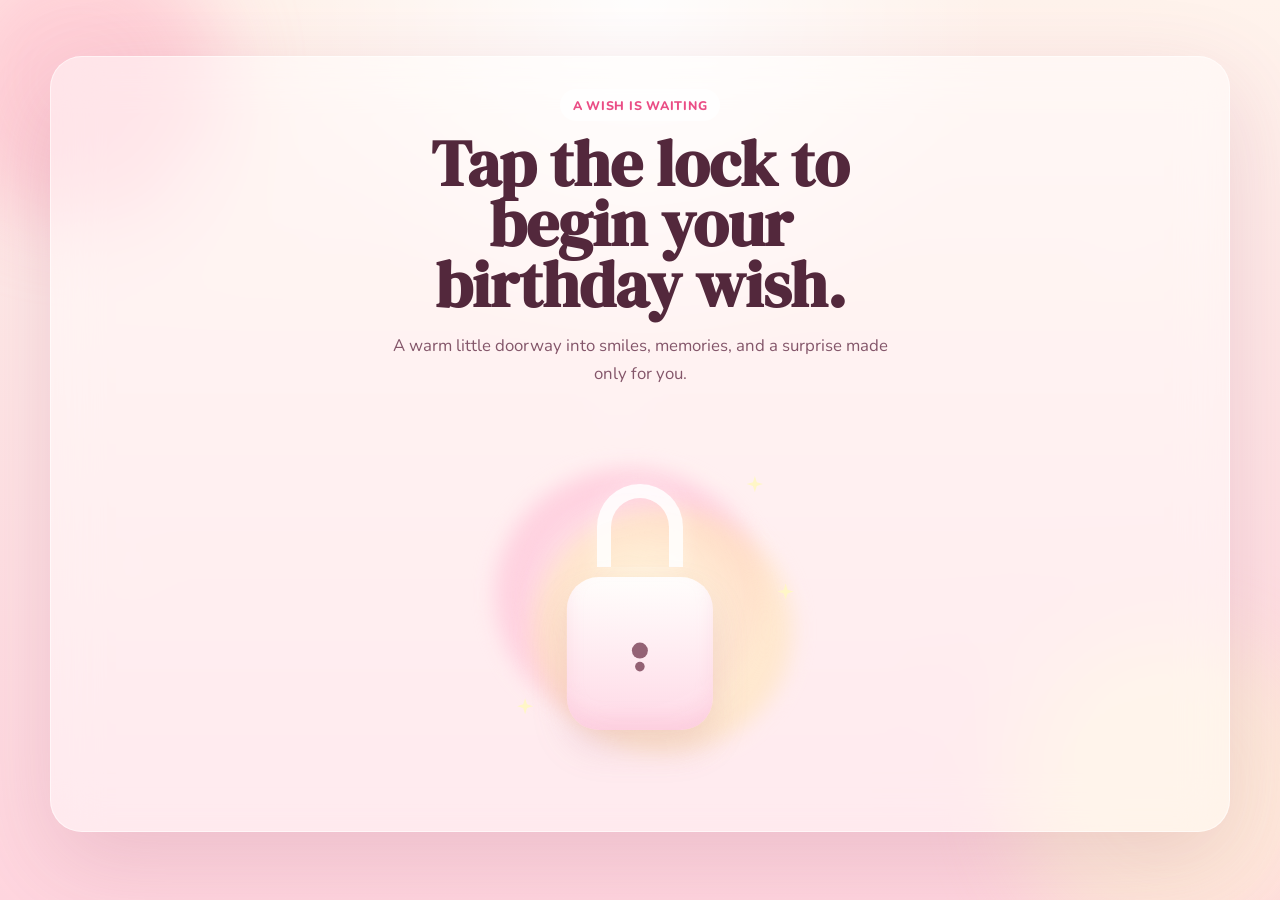
==== index.html @ c4a62c98 "Add Google Tag Manager tracking script to all pages Implement Google Analytics (GA4) tracking with I" ====
<!DOCTYPE html>
<html lang="en">
<head>
  <!-- Google tag (gtag.js) -->
  <script async src="https://www.googletagmanager.com/gtag/js?id=G-G79VJYKZZT"></script>
  <script>
    window.dataLayer = window.dataLayer || [];
    function gtag(){dataLayer.push(arguments);}
    gtag('js', new Date());

    gtag('config', 'G-G79VJYKZZT');
  </script>
  <meta charset="UTF-8">
  <meta name="viewport" content="width=device-width, initial-scale=1.0">
  <title>Birthday Lock</title>
  <link rel="preconnect" href="https://fonts.googleapis.com">
  <link rel="preconnect" href="https://fonts.gstatic.com" crossorigin>
  <link href="https://fonts.googleapis.com/css2?family=DM+Serif+Display:ital@0;1&family=Nunito:wght@400;600;700;800&display=swap" rel="stylesheet">
  <link rel="icon" type="image/x-icon" href="favicon.ico">
  <link rel="stylesheet" href="style.css">
</head>
<body class="page page-entry">
  <div class="ambient ambient-one"></div>
  <div class="ambient ambient-two"></div>
  <div class="sparkles" aria-hidden="true">
    <span></span>
    <span></span>
    <span></span>
    <span></span>
    <span></span>
    <span></span>
  </div>

  <main class="shell">
    <section id="lockCard" class="lock-card auth-card">
      <div id="lockIntro" class="lock-intro">
        <p class="micro-copy">A wish is waiting</p>
        <h1>Tap the lock to begin your birthday wish.</h1>
        <p class="lead">A warm little doorway into smiles, memories, and a surprise made only for you.</p>
        <button id="openCodeButton" class="lock-hitbox" type="button" aria-label="Open birthday wish">
          <div class="cute-auth-visual" aria-hidden="true">
            <div class="cute-orb orb-one"></div>
            <div class="cute-orb orb-two"></div>
            <div id="cuteLock" class="cute-lock simple-lock">
              <div class="cute-lock-top"></div>
              <div class="cute-lock-body"></div>
            </div>
            <div class="mini-star star-one"></div>
            <div class="mini-star star-two"></div>
            <div class="mini-star star-three"></div>
          </div>
        </button>
      </div>
    </section>
  </main>

  <script src="script.js"></script>
</body>
</html>
---- style.css ----
:root {
  --bg-top: #fff3ec;
  --bg-bottom: #ffd6df;
  --panel: rgba(255, 255, 255, 0.46);
  --panel-strong: rgba(255, 255, 255, 0.72);
  --text-main: #53283c;
  --text-soft: #84566a;
  --accent: #ff6f9f;
  --accent-deep: #ea4d85;
  --line: rgba(255, 255, 255, 0.55);
  --shadow: 0 30px 90px rgba(150, 67, 106, 0.18);
}

* {
  box-sizing: border-box;
}

html {
  min-height: 100%;
}

body {
  margin: 0;
  min-height: 100vh;
  overflow-x: hidden;
  font-family: "Nunito", sans-serif;
  color: var(--text-main);
  background:
    radial-gradient(circle at top, rgba(255, 255, 255, 0.95), transparent 32%),
    linear-gradient(180deg, var(--bg-top), var(--bg-bottom));
}

a {
  color: inherit;
  text-decoration: none;
}

.page {
  position: relative;
  isolation: isolate;
}

.page::after {
  content: "";
  position: fixed;
  inset: 0;
  background:
    radial-gradient(circle at center, rgba(255, 250, 228, 0.55), rgba(255, 177, 206, 0.2) 42%, rgba(255, 214, 223, 0.78) 100%);
  opacity: 0;
  pointer-events: none;
  transition: opacity 0.55s ease;
  z-index: 20;
}

.page.page-transitioning::after {
  opacity: 1;
}

.page.page-transitioning .shell {
  animation: driftAway 0.85s ease forwards;
}

.ambient {
  position: fixed;
  border-radius: 999px;
  filter: blur(40px);
  opacity: 0.65;
  pointer-events: none;
  z-index: -3;
}

.ambient-one {
  top: -4rem;
  left: -4rem;
  width: 18rem;
  height: 18rem;
  background: rgba(255, 184, 201, 0.9);
  animation: floatCloud 10s ease-in-out infinite;
}

.ambient-two {
  right: -3rem;
  bottom: -3rem;
  width: 20rem;
  height: 20rem;
  background: rgba(255, 248, 214, 0.9);
  animation: floatCloud 13s ease-in-out infinite reverse;
}

.sparkles {
  position: fixed;
  inset: 0;
  pointer-events: none;
  z-index: -2;
}

.sparkles span {
  position: absolute;
  width: 0.65rem;
  height: 0.65rem;
  border-radius: 50%;
  background: rgba(255, 255, 255, 0.95);
  box-shadow: 0 0 18px rgba(255, 255, 255, 0.9);
  animation: twinkle 4s ease-in-out infinite;
}

.sparkles span:nth-child(1) { top: 18%; left: 14%; animation-delay: 0s; }
.sparkles span:nth-child(2) { top: 28%; right: 12%; animation-delay: 1s; }
.sparkles span:nth-child(3) { top: 64%; left: 10%; animation-delay: 1.7s; }
.sparkles span:nth-child(4) { top: 72%; right: 20%; animation-delay: 2.4s; }
.sparkles span:nth-child(5) { top: 46%; left: 48%; animation-delay: 0.9s; }
.sparkles span:nth-child(6) { top: 12%; left: 70%; animation-delay: 2.1s; }

.balloons {
  position: fixed;
  inset: 0;
  pointer-events: none;
  z-index: -1;
}

.balloon {
  position: absolute;
  bottom: -10rem;
  width: 4.2rem;
  height: 5.2rem;
  border-radius: 50% 50% 46% 46%;
  animation: rise 13s linear infinite;
  box-shadow: inset -8px -14px 18px rgba(255, 255, 255, 0.18);
}

.balloon::after {
  content: "";
  position: absolute;
  left: 50%;
  top: 100%;
  width: 2px;
  height: 5.8rem;
  background: rgba(119, 82, 95, 0.35);
  transform: translateX(-50%);
}

.balloon-pink { left: 8%; background: #ff89b1; animation-delay: 0s; }
.balloon-cream { left: 24%; background: #ffe8bf; animation-delay: 2s; }
.balloon-rose { right: 22%; background: #ffadc6; animation-delay: 5s; }
.balloon-gold { right: 8%; background: #ffd98f; animation-delay: 7s; }

.celebration-layer {
  position: fixed;
  inset: 0;
  overflow: hidden;
  pointer-events: none;
  z-index: -1;
}

.celebration-balloon {
  position: absolute;
  bottom: -10rem;
  width: 3.2rem;
  height: 4.1rem;
  border-radius: 50% 50% 46% 46%;
  animation: rise linear infinite;
  box-shadow: inset -7px -12px 16px rgba(255, 255, 255, 0.2);
  opacity: 0.82;
}

.celebration-balloon::after {
  content: "";
  position: absolute;
  left: 50%;
  top: 100%;
  width: 2px;
  height: 4.7rem;
  background: rgba(119, 82, 95, 0.28);
  transform: translateX(-50%);
}

.celebration-balloon-pink { background: #ff89b1; }
.celebration-balloon-cream { background: #ffe8bf; }
.celebration-balloon-rose { background: #ffadc6; }
.celebration-balloon-gold { background: #ffd98f; }
.celebration-balloon-coral { background: #ff9b8f; }

.falling-paper {
  position: absolute;
  top: -2rem;
  width: 0.68rem;
  height: 1rem;
  border-radius: 0.18rem;
  opacity: 0.8;
  animation: paperFall linear infinite;
}

.shell {
  width: min(1180px, calc(100% - 2rem));
  margin: 0 auto;
  padding: 1.25rem 0 2rem;
}

.page-entry .shell {
  min-height: 100vh;
  display: grid;
  align-items: center;
}

.auth-card,
.hero-card,
.final-card,
.surprise-stage {
  background: var(--panel);
  border: 1px solid var(--line);
  backdrop-filter: blur(24px);
  border-radius: 2rem;
  box-shadow: var(--shadow);
}

.auth-card,
.hero-card,
.surprise-stage {
  display: grid;
  grid-template-columns: 1.05fr 0.95fr;
  gap: 2rem;
  align-items: center;
  padding: 2rem;
  min-height: calc(100vh - 3.25rem);
}

.auth-card {
  overflow: hidden;
  min-height: min(42rem, calc(100vh - 3.25rem));
  grid-template-columns: 1fr;
  justify-items: center;
  text-align: center;
}

.hero-copy,
.lock-copy,
.surprise-copy,
.final-card {
  position: relative;
  z-index: 1;
}

.lock-intro,
.code-panel {
  width: min(32rem, 100%);
}

.code-panel-page {
  width: min(32rem, 100%);
}

.code-entry-wrap {
  width: min(62rem, 100%);
  display: grid;
  grid-template-columns: minmax(0, 1.05fr) minmax(18rem, 0.95fr);
  gap: 1.8rem;
  align-items: center;
}

.code-panel-cute {
  position: relative;
  padding: 2rem 1.8rem;
  border-radius: 1.8rem;
  background:
    radial-gradient(circle at top left, rgba(255, 255, 255, 0.78), transparent 38%),
    linear-gradient(180deg, rgba(255, 255, 255, 0.74), rgba(255, 238, 244, 0.82));
  border: 1px solid rgba(255, 255, 255, 0.82);
  box-shadow:
    inset 0 1px 0 rgba(255, 255, 255, 0.75),
    0 24px 50px rgba(182, 104, 135, 0.14);
}

.code-panel-cute::after {
  content: "";
  position: absolute;
  inset: 1rem;
  border: 1px dashed rgba(234, 77, 133, 0.18);
  border-radius: 1.3rem;
  pointer-events: none;
}

.code-stamp-row {
  display: flex;
  flex-wrap: wrap;
  align-items: center;
  justify-content: space-between;
  gap: 0.8rem;
}

.code-stamp {
  display: inline-flex;
  padding: 0.45rem 0.9rem;
  border-radius: 999px;
  border: 1px solid rgba(234, 77, 133, 0.24);
  background: rgba(255, 244, 248, 0.92);
  color: var(--accent-deep);
  font-size: 0.76rem;
  font-weight: 800;
  letter-spacing: 0.12em;
  text-transform: uppercase;
  transform: rotate(-6deg);
}

.code-note-card {
  margin-top: 1.35rem;
  padding: 1rem 1.1rem;
  border-radius: 1.2rem;
  background: linear-gradient(180deg, rgba(255, 250, 237, 0.92), rgba(255, 240, 214, 0.86));
  border: 1px solid rgba(255, 233, 186, 0.95);
  text-align: left;
  box-shadow: inset 0 1px 0 rgba(255, 255, 255, 0.7);
}

.code-note-title,
.code-note-text {
  margin: 0;
}

.code-note-title {
  color: #9b6b28;
  font-size: 0.82rem;
  font-weight: 800;
  letter-spacing: 0.08em;
  text-transform: uppercase;
}

.code-note-text {
  margin-top: 0.45rem;
  color: #855a3d;
  line-height: 1.55;
}

.code-entry-visual {
  display: grid;
  justify-items: center;
  gap: 1rem;
}

.code-auth-visual {
  width: min(20rem, 70vw);
}

.code-lock-display {
  inset: 20% 24% 16% 24%;
}

.code-badge {
  display: inline-flex;
  align-items: center;
  justify-content: center;
  padding: 0.7rem 1rem;
  border-radius: 999px;
  background: rgba(255, 255, 255, 0.76);
  border: 1px solid rgba(255, 255, 255, 0.8);
  color: var(--accent-deep);
  font-size: 0.88rem;
  font-weight: 800;
  letter-spacing: 0.03em;
  box-shadow: 0 16px 32px rgba(182, 104, 135, 0.12);
}

.code-side-note {
  display: grid;
  justify-items: center;
  gap: 0.55rem;
  max-width: 15rem;
}

.code-side-note span {
  width: 3rem;
  height: 0.35rem;
  border-radius: 999px;
  background: linear-gradient(90deg, rgba(255, 211, 92, 0.2), rgba(255, 111, 159, 0.8), rgba(255, 211, 92, 0.2));
}

.code-side-note p {
  margin: 0;
  color: var(--text-soft);
  font-size: 0.95rem;
  line-height: 1.6;
}

.lock-hitbox {
  display: block;
  width: min(24rem, 76vw);
  margin: 1.6rem auto 0;
  padding: 0;
  background: transparent;
  border: 0;
  cursor: pointer;
  position: relative;
  z-index: 2;
}

.lock-hitbox:focus-visible {
  outline: 3px solid rgba(255, 111, 159, 0.35);
  outline-offset: 8px;
  border-radius: 2rem;
}

.micro-copy,
.speech-label {
  display: inline-flex;
  margin: 0 0 0.8rem;
  padding: 0.45rem 0.8rem;
  border-radius: 999px;
  background: rgba(255, 255, 255, 0.66);
  color: var(--accent-deep);
  font-size: 0.78rem;
  font-weight: 800;
  letter-spacing: 0.06em;
  text-transform: uppercase;
}

h1 {
  margin: 0;
  font-family: "DM Serif Display", serif;
  font-size: clamp(2.4rem, 5vw, 4.8rem);
  line-height: 0.95;
}

.lead {
  margin: 1rem 0 0;
  max-width: 36rem;
  color: var(--text-soft);
  font-size: 1.05rem;
  line-height: 1.7;
}

.speech-card,
.wish-panel {
  margin-top: 1.5rem;
  padding: 1.2rem 1.2rem 1.3rem;
  background: var(--panel-strong);
  border: 1px solid rgba(255, 255, 255, 0.8);
  border-radius: 1.45rem;
  box-shadow: inset 0 1px 0 rgba(255, 255, 255, 0.65);
}

.speech-text,
.wish-panel p {
  margin: 0;
  min-height: 3.5rem;
  color: var(--text-main);
  font-size: 1.1rem;
  line-height: 1.6;
}

.actions {
  display: flex;
  flex-wrap: wrap;
  gap: 0.9rem;
  margin-top: 1.6rem;
}

.button {
  display: inline-flex;
  align-items: center;
  justify-content: center;
  min-width: 10.5rem;
  padding: 0.95rem 1.35rem;
  border-radius: 999px;
  font-weight: 800;
  transition: transform 0.25s ease, box-shadow 0.25s ease, background 0.25s ease;
}

.button:hover {
  transform: translateY(-2px);
}

.button.primary {
  background: linear-gradient(135deg, var(--accent), var(--accent-deep));
  color: #fff;
  box-shadow: 0 16px 32px rgba(234, 77, 133, 0.28);
  border: 0;
}

.button.secondary {
  background: rgba(255, 255, 255, 0.66);
  color: var(--text-main);
  border: 1px solid rgba(255, 255, 255, 0.72);
}

.button-submit {
  cursor: pointer;
  font: inherit;
}

.password-form {
  margin-top: 1.5rem;
}

.password-shell {
    padding: 1.1rem;
    border-radius: 1.5rem;
    background: rgba(255, 255, 255, 0.92);
    border: 1px solid rgba(255, 111, 159, 0.22);
    box-shadow: 0 16px 30px rgba(255, 156, 192, 0.15);
  max-width: 24rem;
  margin: 0 auto;
  }

  .password-label {
    display: block;
    margin-bottom: 0.65rem;
    color: var(--text-soft);
    font-size: 0.95rem;
    font-weight: 700;
  }

  .password-row {
    display: flex;
    flex-wrap: wrap;
    gap: 0.8rem;
  }

  .password-row input {
    /* flex: 1 1 15rem; */
  min-height: 3rem;
    padding: 0 1.3rem;
    border: 1px solid rgba(255, 111, 159, 0.42);
    border-radius: 1.25rem;
    background: #ffffff;
  font: inherit;
  outline: none;
}

.password-row input:focus {
  border-color: rgba(234, 77, 133, 0.55);
  box-shadow: 0 0 0 4px rgba(255, 111, 159, 0.15);
}

.password-message {
  min-height: 1.5rem;
  margin: 0.9rem 0 0;
  color: var(--accent-deep);
  font-weight: 700;
}

.countdown-message {
  min-height: 1.5rem;
  margin: 1rem 0 0;
  color: var(--text-main);
  font-weight: 700;
  line-height: 1.4;
}

button:disabled,
.lock-hitbox:disabled {
  opacity: 0.65;
  cursor: not-allowed;
}

.password-hint {
  margin: 0.8rem 0 0;
  color: var(--text-soft);
  font-size: 0.92rem;
  line-height: 1.5;
}

.auth-card.is-verified {
  box-shadow:
    0 30px 90px rgba(150, 67, 106, 0.18),
    0 0 0 2px rgba(255, 255, 255, 0.55),
    0 0 50px rgba(255, 145, 190, 0.28);
}

.auth-card.is-verified .password-message {
  color: #2f8f62;
}

.hero-visual,
.auth-visual,
.video-shell {
  display: grid;
  place-items: center;
  min-height: 24rem;
}

.bunny-lamp {
  position: relative;
  width: min(24rem, 76vw);
  aspect-ratio: 1 / 1.15;
  animation: bunnyFloat 4.4s ease-in-out infinite;
}

.page-entry .bunny-lamp {
  animation-duration: 6.2s;
}

.cute-auth-visual {
  position: relative;
  width: min(24rem, 76vw);
  aspect-ratio: 1 / 1;
}

.cute-orb {
  position: absolute;
  border-radius: 50%;
  filter: blur(10px);
}

.orb-one {
  inset: 14% 18% 20% 12%;
  background: radial-gradient(circle, rgba(255, 255, 255, 0.95), rgba(255, 205, 221, 0.9) 58%, rgba(255, 156, 193, 0.2) 100%);
  animation: glowPulse 4.2s ease-in-out infinite;
}

.orb-two {
  inset: 24% 10% 12% 22%;
  background: radial-gradient(circle, rgba(255, 248, 223, 0.9), rgba(255, 228, 187, 0.65) 62%, rgba(255, 228, 187, 0.08) 100%);
  animation: floatCloud 7s ease-in-out infinite;
}

.cute-lock {
  position: absolute;
  inset: 18% 22% 18% 22%;
  animation: bunnyFloat 5.8s ease-in-out infinite;
  transition: transform 0.5s ease, opacity 0.45s ease;
  transform-origin: center 20%;
}

.simple-lock .cute-lock-body::before {
  content: "";
  position: absolute;
  left: 50%;
  top: 50%;
  width: 1rem;
  height: 1rem;
  background: rgba(136, 83, 103, 0.9);
  border-radius: 50%;
  transform: translate(-50%, -65%);
  box-shadow: 0 1rem 0 -0.2rem rgba(136, 83, 103, 0.9);
}

.cute-lock-top {
  position: absolute;
  top: 0;
  left: 50%;
  width: 40%;
  height: 34%;
  border: 0.9rem solid rgba(255, 255, 255, 0.88);
  border-bottom: 0;
  border-radius: 999px 999px 0 0;
  transform: translateX(-50%);
  box-shadow: 0 0 20px rgba(255, 255, 255, 0.3);
  transition: transform 0.5s ease, opacity 0.45s ease;
  transform-origin: center bottom;
}

.cute-lock-body {
  position: absolute;
  left: 50%;
  right: 0;
  bottom: 0;
  width: 68%;
  height: 62%;
  transform: translateX(-50%);
  border-radius: 2rem;
  background: linear-gradient(180deg, rgba(255, 255, 255, 0.92), rgba(255, 217, 232, 0.95));
  box-shadow:
    inset 0 -12px 18px rgba(242, 141, 177, 0.15),
    0 18px 36px rgba(180, 98, 132, 0.18);
}

.auth-card.is-opening {
  box-shadow:
    0 30px 90px rgba(150, 67, 106, 0.18),
    0 0 0 2px rgba(255, 255, 255, 0.55),
    0 0 80px rgba(255, 191, 210, 0.45);
}

.auth-card.is-opening .cute-lock-top {
  transform: translateX(-50%) rotate(-28deg) translateY(-0.25rem);
}

.auth-card.is-opening .cute-lock {
  transform: scale(1.05);
}

.auth-card.is-opening .cute-auth-visual {
  animation: openFlash 0.9s ease forwards;
}

.mini-star {
  position: absolute;
  width: 1rem;
  height: 1rem;
  background: #fff6c7;
  clip-path: polygon(50% 0%, 62% 38%, 100% 50%, 62% 62%, 50% 100%, 38% 62%, 0% 50%, 38% 38%);
  box-shadow: 0 0 18px rgba(255, 246, 199, 0.85);
  animation: twinkle 3.6s ease-in-out infinite;
}

.star-one {
  top: 16%;
  right: 18%;
}

.star-two {
  bottom: 22%;
  left: 18%;
  animation-delay: 1s;
}

.star-three {
  top: 44%;
  right: 10%;
  animation-delay: 1.8s;
}

.bunny-glow {
  position: absolute;
  inset: 22% 18% 20%;
  background: radial-gradient(circle, rgba(255, 255, 255, 0.96), rgba(255, 191, 208, 0.9) 48%, rgba(255, 138, 173, 0.24) 76%, transparent 100%);
  filter: blur(10px);
  border-radius: 50%;
  animation: glowPulse 3.8s ease-in-out infinite;
}

.ear,
.body {
  position: absolute;
  background: linear-gradient(180deg, #fffefc, #ffd7e0 85%);
  box-shadow: inset 0 -10px 25px rgba(255, 120, 160, 0.12);
}

.ear {
  top: 4%;
  width: 22%;
  height: 36%;
  border-radius: 55% 55% 45% 45%;
}

.ear.left {
  left: 20%;
  transform: rotate(-12deg);
}

.ear.right {
  right: 20%;
  transform: rotate(12deg);
}

.body {
  inset: 18% 12% 8%;
  border-radius: 42% 42% 38% 38%;
}

.bunny-face {
  position: absolute;
  inset: 40% 28% 25%;
  z-index: 1;
}

.eye,
.mouth {
  position: absolute;
  background: #6d3a4b;
}

.eye {
  top: 28%;
  width: 11%;
  height: 11%;
  border-radius: 50%;
  animation: blink 5.2s infinite;
}

.eye.left { left: 21%; }
.eye.right { right: 21%; }

.mouth {
  left: 50%;
  bottom: 24%;
  width: 13%;
  height: 8%;
  border-radius: 0 0 999px 999px;
  transform: translateX(-50%);
  animation: talk 1.1s infinite;
}

.surprise-stage {
  min-height: calc(100vh - 3.25rem);
}

.live-stage {
  align-items: stretch;
}

.video-shell {
  align-self: stretch;
}

.scene-shell {
  display: grid;
  place-items: center;
}

.live-scene {
  position: relative;
  width: min(100%, 36rem);
  min-height: 38rem;
  overflow: hidden;
  border-radius: 1.8rem;
  background:
    radial-gradient(circle at top, rgba(255, 255, 255, 0.32), transparent 26%),
    linear-gradient(180deg, rgba(71, 32, 50, 0.96), rgba(37, 16, 28, 0.98));
  border: 1px solid rgba(255, 255, 255, 0.16);
  box-shadow: 0 30px 80px rgba(53, 19, 36, 0.32);
}

.scene-glow {
  position: absolute;
  inset: auto 18% 10% 18%;
  height: 12rem;
  border-radius: 50%;
  background: radial-gradient(circle, rgba(255, 206, 220, 0.95), rgba(255, 158, 190, 0.16) 60%, transparent 100%);
  filter: blur(18px);
}

.scene-ribbon {
  position: absolute;
  top: -1rem;
  width: 7rem;
  height: 10rem;
  background: linear-gradient(180deg, rgba(255, 197, 214, 0.92), rgba(243, 123, 170, 0.42));
  clip-path: polygon(50% 0%, 100% 16%, 72% 100%, 28% 100%, 0% 16%);
  opacity: 0.8;
}

.ribbon-left { left: 1.5rem; transform: rotate(-10deg); }
.ribbon-right { right: 1.5rem; transform: rotate(10deg); }

.web-bunny {
  position: absolute;
  left: 50%;
  bottom: 6.4rem;
  width: 15rem;
  height: 17rem;
  transform: translateX(-50%);
  animation: bunnyFloat 4.8s ease-in-out infinite;
}

.web-bunny.is-talking {
  animation-duration: 1.1s;
}

.web-bunny-ear,
.web-bunny-body {
  position: absolute;
  background: linear-gradient(180deg, #fffefc, #ffd4df 85%);
  box-shadow: inset 0 -10px 25px rgba(255, 120, 160, 0.12);
}

.web-bunny-ear {
  top: 0;
  width: 24%;
  height: 36%;
  border-radius: 55% 55% 45% 45%;
}

.web-bunny-ear.ear-left { left: 20%; transform: rotate(-12deg); }
.web-bunny-ear.ear-right { right: 20%; transform: rotate(12deg); }

.web-bunny-body {
  inset: 18% 12% 0;
  border-radius: 42% 42% 38% 38%;
}

.web-bunny-face {
  position: absolute;
  inset: 42% 28% 18%;
  z-index: 1;
}

.web-eye,
.web-mouth,
.web-cheek {
  position: absolute;
}

.web-eye {
  top: 26%;
  width: 10%;
  height: 10%;
  border-radius: 50%;
  background: #6d3a4b;
  animation: blink 5.2s infinite;
}

.web-eye.eye-left { left: 22%; }
.web-eye.eye-right { right: 22%; }

.web-mouth {
  left: 50%;
  bottom: 24%;
  width: 13%;
  height: 8%;
  background: #6d3a4b;
  border-radius: 0 0 999px 999px;
  transform: translateX(-50%);
}

.web-mouth.is-talking {
  animation: talk 0.65s infinite;
}

.web-cheek {
  bottom: 28%;
  width: 14%;
  height: 10%;
  border-radius: 50%;
  background: rgba(255, 129, 170, 0.42);
  filter: blur(1px);
}

.web-cheek.cheek-left { left: 8%; }
.web-cheek.cheek-right { right: 8%; }

.scene-speech {
  position: absolute;
  left: 50%;
  bottom: 2rem;
  transform: translateX(-50%);
  width: min(84%, 24rem);
  min-height: 4.8rem;
  padding: 1rem 1.1rem;
  border-radius: 1.2rem;
  background: rgba(255, 255, 255, 0.92);
  color: var(--text-main);
  text-align: center;
  font-size: 1rem;
  line-height: 1.6;
  box-shadow: 0 10px 30px rgba(53, 19, 36, 0.2);
}

.scene-overlay-card {
  position: absolute;
  inset: 0;
  display: grid;
  place-items: center;
  text-align: center;
  padding: 2rem;
  background: linear-gradient(180deg, rgba(17, 8, 13, 0.18), rgba(17, 8, 13, 0.48));
  color: #fff7fb;
  transition: opacity 0.45s ease, visibility 0.45s ease;
}

.scene-overlay-card h2 {
  margin: 0.25rem 0 0;
  font-family: "DM Serif Display", serif;
  font-size: clamp(1.8rem, 4vw, 2.6rem);
}

.scene-overlay-card p {
  max-width: 22rem;
  margin: 0.8rem auto 0;
}

.scene-overlay-card.is-hidden {
  opacity: 0;
  visibility: hidden;
}

.live-scene.is-playing .scene-glow {
  animation: glowPulse 2.2s ease-in-out infinite;
}

.video-frame {
  position: relative;
  width: min(100%, 36rem);
  aspect-ratio: 4 / 5;
  overflow: hidden;
  border-radius: 1.8rem;
  background: rgba(39, 18, 30, 0.94);
  border: 1px solid rgba(255, 255, 255, 0.18);
  box-shadow: 0 30px 80px rgba(53, 19, 36, 0.32);
}

.framed-video {
  width: 100%;
  height: 100%;
  display: block;
  object-fit: cover;
  filter: blur(14px) saturate(0.9);
  transform: scale(1.04);
  transition: filter 0.6s ease, transform 0.6s ease;
}

.framed-video.is-active {
  filter: blur(0) saturate(1);
  transform: scale(1);
}

.video-overlay {
  position: absolute;
  inset: 0;
  display: grid;
  place-items: center;
  background: linear-gradient(180deg, rgba(17, 8, 13, 0.28), rgba(17, 8, 13, 0.56));
  color: #fff7fb;
  font-size: 1rem;
  text-align: center;
  padding: 1.5rem;
  transition: opacity 0.4s ease, visibility 0.4s ease;
}

.video-overlay.is-hidden {
  opacity: 0;
  visibility: hidden;
}

.reveal-title {
  min-height: 8.2rem;
  max-width: 12ch;
}

.reveal-video-card {
  position: relative;
  width: min(25rem, 78vw);
  aspect-ratio: 4 / 5;
  overflow: hidden;
  border-radius: 2rem;
  background: rgba(39, 18, 30, 0.94);
  border: 1px solid rgba(255, 255, 255, 0.18);
  box-shadow: 0 30px 80px rgba(53, 19, 36, 0.32);
}

.reveal-video-card::before {
  content: "";
  position: absolute;
  inset: -12% 14% auto;
  height: 30%;
  border-radius: 50%;
  background: radial-gradient(circle, rgba(255, 247, 193, 0.8), rgba(255, 229, 126, 0.15) 62%, transparent 100%);
  filter: blur(20px);
  pointer-events: none;
  z-index: 1;
}

.reveal-video-card::after {
  content: "";
  position: absolute;
  inset: 0;
  background: linear-gradient(180deg, rgba(255, 255, 255, 0.06), rgba(17, 8, 13, 0.16));
  pointer-events: none;
  z-index: 1;
}

.reveal-side-video {
  width: 100%;
  height: 100%;
  display: block;
  object-fit: cover;
}

.final-card {
  max-width: 54rem;
  margin: 1rem auto 0;
  padding: 2.4rem;
  text-align: center;
  min-height: calc(100vh - 4rem);
  display: flex;
  flex-direction: column;
  justify-content: center;
}

.final-card .lead,
.final-card .wish-panel {
  margin-left: auto;
  margin-right: auto;
}

.final-card .actions {
  justify-content: center;
}

.confetti-row {
  display: flex;
  justify-content: center;
  gap: 0.85rem;
  margin-top: 1.5rem;
}

.confetti-row span {
  width: 0.9rem;
  height: 0.9rem;
  border-radius: 0.25rem;
  animation: bounceConfetti 1.8s ease-in-out infinite;
}

.confetti-row span:nth-child(1) { background: #ff88b3; animation-delay: 0s; }
.confetti-row span:nth-child(2) { background: #ffd071; animation-delay: 0.2s; }
.confetti-row span:nth-child(3) { background: #ffb9cf; animation-delay: 0.4s; }
.confetti-row span:nth-child(4) { background: #ffe6a6; animation-delay: 0.6s; }
.confetti-row span:nth-child(5) { background: #f989a7; animation-delay: 0.8s; }

@keyframes floatCloud {
  0%, 100% { transform: translate3d(0, 0, 0); }
  50% { transform: translate3d(0, 18px, 0); }
}

@keyframes twinkle {
  0%, 100% { opacity: 0.25; transform: scale(0.8); }
  50% { opacity: 1; transform: scale(1.25); }
}

@keyframes bunnyFloat {
  0%, 100% { transform: translateY(0); }
  50% { transform: translateY(-12px); }
}

@keyframes glowPulse {
  0%, 100% { transform: scale(0.98); opacity: 0.86; }
  50% { transform: scale(1.05); opacity: 1; }
}

@keyframes blink {
  0%, 44%, 48%, 100% { transform: scaleY(1); }
  46% { transform: scaleY(0.08); }
}

@keyframes talk {
  0%, 100% { height: 8%; width: 13%; }
  50% { height: 12%; width: 10%; }
}

@keyframes rise {
  0% { transform: translateY(0); }
  100% { transform: translateY(-130vh); }
}

@keyframes paperFall {
  0% {
    transform: translate3d(0, -2rem, 0) rotate(0deg);
    opacity: 0;
  }
  10% {
    opacity: 0.82;
  }
  100% {
    transform: translate3d(var(--paper-drift), 110vh, 0) rotate(var(--paper-rotate));
    opacity: 0;
  }
}

@keyframes bounceConfetti {
  0%, 100% { transform: translateY(0) rotate(0deg); }
  50% { transform: translateY(-7px) rotate(12deg); }
}

@keyframes openFlash {
  0% { transform: scale(1); opacity: 1; }
  40% { transform: scale(1.04); opacity: 1; }
  100% { transform: scale(1.08); opacity: 0.92; }
}

@keyframes driftAway {
  0% { opacity: 1; transform: scale(1) translateY(0); filter: blur(0); }
  100% { opacity: 0.18; transform: scale(1.03) translateY(-10px); filter: blur(8px); }
}

@media (max-width: 900px) {
  .shell {
    width: min(100%, calc(100vw - 1rem));
    padding: 1rem 0 1.25rem;
  }

  .auth-card,
  .hero-card,
  .surprise-stage {
    padding: 1.4rem;
    grid-template-columns: 1fr;
  }

  .code-entry-wrap {
    grid-template-columns: 1fr;
    gap: 1.4rem;
  }

  .code-panel-cute {
    padding: 1.6rem;
  }

  .hero-visual,
  .auth-visual {
    order: -1;
    min-height: 18rem;
  }

  .code-entry-visual {
    order: -1;
  }

  .code-auth-visual,
  .bunny-lamp,
  .video-frame,
  .live-scene {
    width: min(100%, 30rem);
  }

  .lock-hitbox {
    width: min(100%, 90vw);
  }

  .lead {
    max-width: 100%;
  }

  .actions {
    width: 100%;
    justify-content: center;
  }

  .password-row {
    flex-direction: column;
    align-items: center;
  }

  .password-row input {
    width: 16rem;
    max-width: 100%;
  }

  .code-side-note {
    max-width: 100%;
  }
}

@media (max-width: 640px) {
  .shell {
    width: min(100% - 1rem, 1180px);
    padding-top: 0.8rem;
  }

  h1 {
    font-size: clamp(2rem, 11vw, 3.2rem);
  }

  .speech-text,
  .wish-panel p,
  .lead,
  .countdown-message {
    font-size: 1rem;
  }

  .button {
    width: 100%;
  }

  .password-shell {
    margin: 0 auto;
    width: fit-content;
    max-width: 100%;
  }

  .password-row {
    gap: 0.85rem;
    min-width: 0;
  }

  .password-row input {
    border-radius: 1.25rem;
    min-height: 3rem;
  }

  .actions {
    flex-direction: column;
    align-items: stretch;
  }

  .final-card {
    margin-top: 1.5rem;
    padding: 1.5rem;
  }

  .code-panel-cute {
    padding: 1.4rem;
    width: 100%;
    max-width: 32rem;
    margin: 0 auto;
  }

  .password-shell {
    padding: 0.85rem;
    border-radius: 1rem;
    width: fit-content;
    max-width: 100%;
    margin: 0 auto;
  }

  .password-row {
    align-items: center;
  }

  .password-row input,
  .button-submit {
    border-radius: 0.95rem;
  }

  .lock-hitbox {
    margin: 1.2rem auto 0;
  }

  .balloon {
    width: 3.5rem;
    height: 4.5rem;
  }

  .celebration-balloon {
    width: 2.6rem;
    height: 3.4rem;
  }

  .falling-paper {
    width: 0.52rem;
    height: 0.82rem;
  }
}
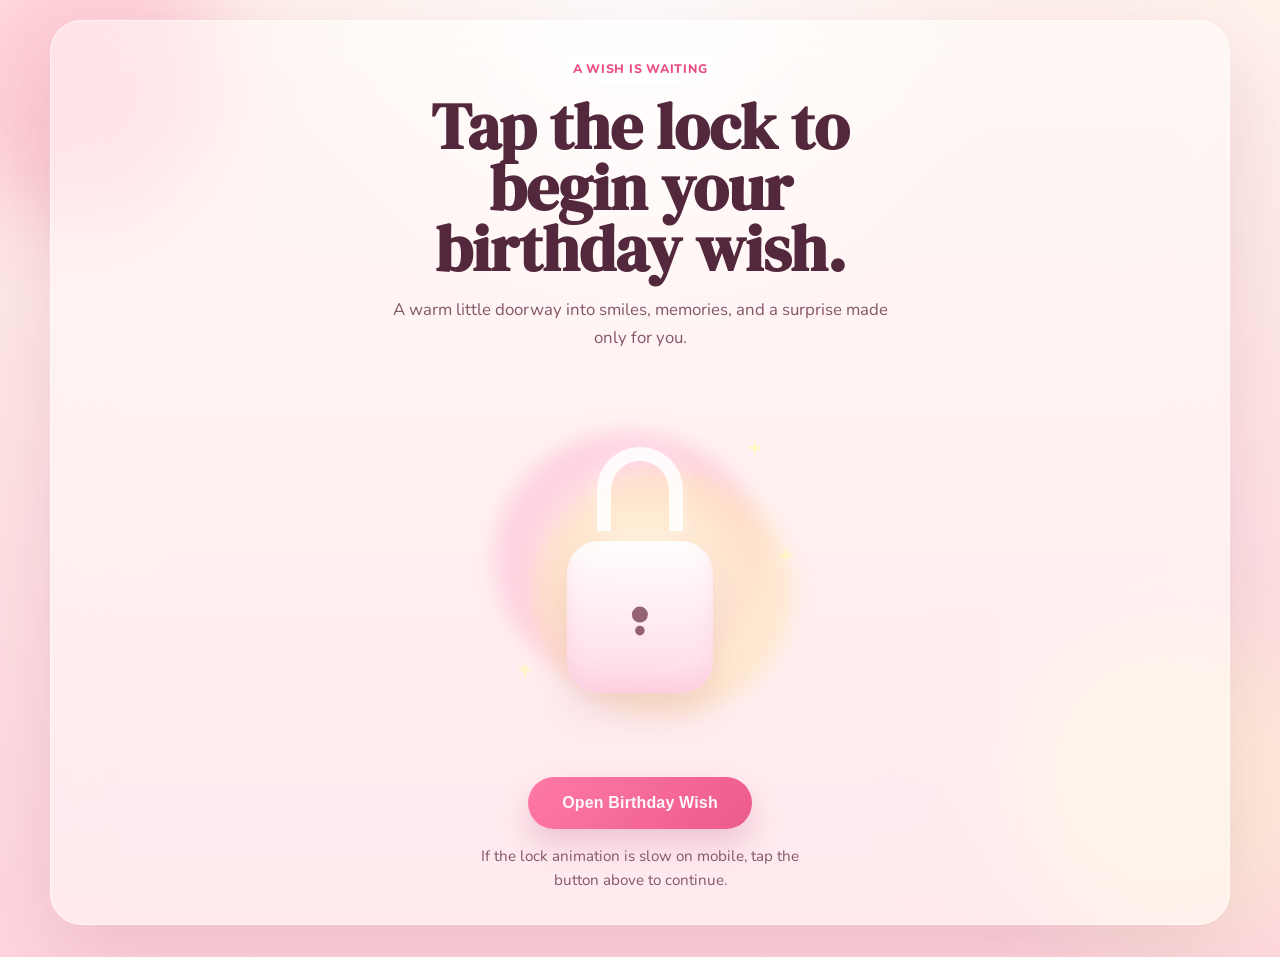
==== commit ef94fd23: "Enhance reveal and index pages with new video overlay and help text; update styles for lock hitbox" ====
--- a/index.html
+++ b/index.html
@@ -49,11 +49,13 @@
             <div class="mini-star star-two"></div>
             <div class="mini-star star-three"></div>
           </div>
+          <span class="lock-hitbox-label">Open Birthday Wish</span>
         </button>
+        <p class="lock-help-text">If the lock animation is slow on mobile, tap the button above to continue.</p>
       </div>
     </section>
   </main>
 
-  <script src="script.js"></script>
+  <script src="script.js?v=20260528-1"></script>
 </body>
 </html>
--- a/style.css
+++ b/style.css
@@ -381,7 +381,9 @@
 }
 
 .lock-hitbox {
-  display: block;
+  display: grid;
+  justify-items: center;
+  gap: 0.9rem;
   width: min(24rem, 76vw);
   margin: 1.6rem auto 0;
   padding: 0;
@@ -390,6 +392,30 @@
   cursor: pointer;
   position: relative;
   z-index: 2;
+}
+
+.lock-hitbox-label {
+  display: inline-flex;
+  align-items: center;
+  justify-content: center;
+  min-width: 14rem;
+  min-height: 3.3rem;
+  padding: 0.8rem 1.2rem;
+  border-radius: 999px;
+  background: linear-gradient(135deg, rgba(255, 111, 159, 0.92), rgba(234, 77, 133, 0.92));
+  color: #fff8fb;
+  font-size: 1rem;
+  font-weight: 800;
+  letter-spacing: 0.01em;
+  box-shadow: 0 16px 30px rgba(184, 76, 119, 0.24);
+}
+
+.lock-help-text {
+  margin: 0.9rem auto 0;
+  max-width: 22rem;
+  color: var(--text-soft);
+  font-size: 0.95rem;
+  line-height: 1.6;
 }
 
 .lock-hitbox:focus-visible {
@@ -1301,6 +1327,12 @@
 
   .lock-hitbox {
     margin: 1.2rem auto 0;
+    width: min(100%, 22rem);
+  }
+
+  .lock-hitbox-label {
+    width: 100%;
+    min-width: 0;
   }
 
   .balloon {
